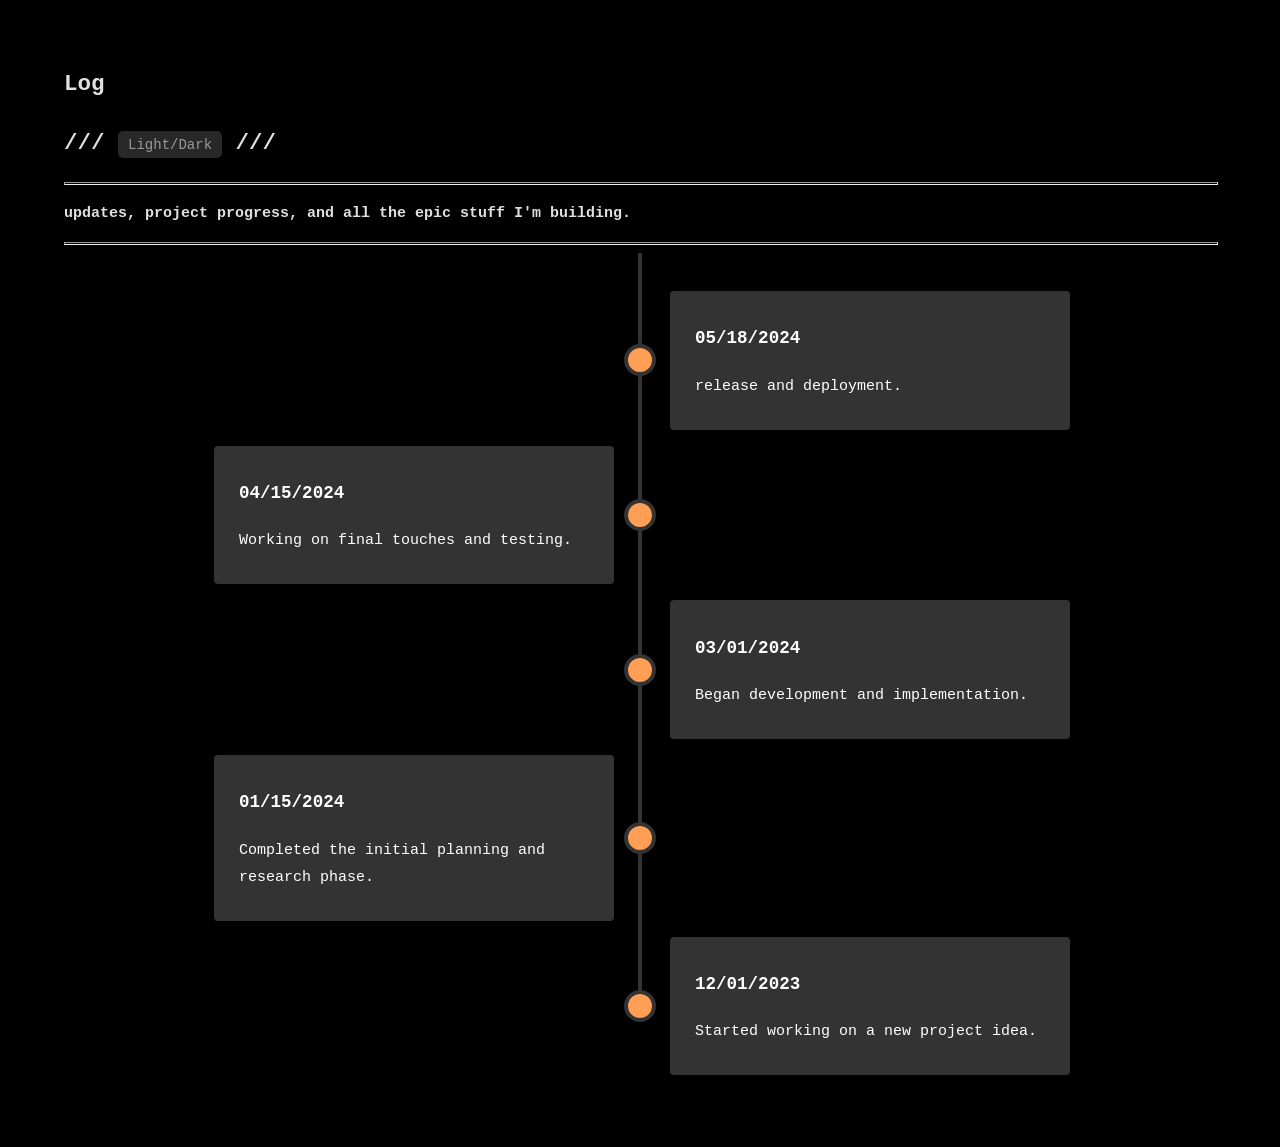
==== logs/index.html @ 06c4bf93 "added log page link to main page" ====
<!DOCTYPE html>
<html lang="en">
<head>
    <meta charset="UTF-8">
    <meta name="viewport" content="width=device-width, initial-scale=1.0">
    <title>Log / Updates</title>
    <link rel="icon" type="image/x-icon" href="favicon/favicon.png">
    <!-- External CSS file -->
    <link rel="stylesheet" href="/styles.css">
    <style>
        /* Styles for the timeline */
        .timeline {
            position: relative;
            max-width: 800px;
            margin: 0 auto;
            padding-top: 30px;
        }

        /* Vertical line in the timeline */
        .timeline::after {
            content: '';
            position: absolute;
            width: 4px;
            background-color: #333;
            top: 0;
            bottom: 10%;
            left: 50%;
            margin-left: -2px;
        }

        /* Individual timeline items */
        .timeline-item {
            padding: 8px 30px;
            position: relative;
            width: 50%;
        }

        /* Marker before each timeline item */
        .timeline-item::before {
            content: '';
            position: absolute;
            width: 24px;
            height: 24px;
            background-color: #ff9f55;
            border: 4px solid #333;
            top: 50%;
            transform: translateY(-50%);
            border-radius: 50%;
            z-index: 1;
        }

        /* Left-aligned timeline items */
        .left {
            right: 7%;
        }

        /* Right-aligned timeline items */
        .right {
            left: 50%;
        }

        /* Adjustment for left-aligned timeline item marker position */
        .left::before {
            right: -12px;
        }

        /* Adjustment for right-aligned timeline item marker position */
        .right::before {
            left: -16px;
        }

        /* Content of each timeline item */
        .content {
            padding: 15px 25px;
            background-color: #333;
            position: relative;
            border-radius: 4px;
            color: #fff;
        }
    </style>
    
</head>
<body class="main-body">
    <!-- Title -->
    <h2>Log</h2>
    <!-- Theme toggle button -->
    <h2>/// <button class="theme-toggle-button" onclick="toggleTheme()"><tt>Light/Dark</tt></button> ///</h2>
    <!-- Horizontal line -->
    <hr width="100%" size="3">
    <!-- Introduction -->
    <p><b>updates, project progress, and all the epic stuff I'm building.</b></p>
    <!-- Horizontal line -->
    <hr width="100%" size="3">

    <!-- Timeline container -->
    <div class="timeline">
        <!-- Individual timeline items -->
        <div class="timeline-item right">
            <!-- Content of the timeline item -->
            <div class="content">
                <h3>05/18/2024</h3>
                <p>release and deployment.</p>
            </div>
        </div>
        <div class="timeline-item left">
            <div class="content">
                <h3>04/15/2024</h3>
                <p>Working on final touches and testing.</p>
            </div>
        </div>
        <div class="timeline-item right">
            <div class="content">
                <h3>03/01/2024</h3>
                <p>Began development and implementation.</p>
            </div>
        </div>
        <div class="timeline-item left">
            <div class="content">
                <h3>01/15/2024</h3>
                <p>Completed the initial planning and research phase.</p>
            </div>
        </div>
        <div class="timeline-item right">
            <div class="content">
                <h3>12/01/2023</h3>
                <p>Started working on a new project idea.</p>
            </div>
        </div>
    </div>

    <script>
        // Function to toggle between light and dark mode
        function toggleTheme() {
            document.body.classList.toggle('light-mode');
        }
    </script>
</body>
</html>
---- styles.css ----
ul {
    list-style-type: none; /* Remove default bullets */
    padding: 0; /* Remove default padding */
}
li::before {
    content: "\2013"; /* Use en dash (–) as bullet points */
    margin-right: 0.5em; /* Add some space between the en dash and the text */
}

/* Shared Styles */
body {
    margin: 5% auto;
    background: #000000;
    color: #e0e0e0;
    font-family: monospace;
    font-size: 15px;
    line-height: 1.8;
    max-width: 90%;
    transition: background-color 0.3s, color 0.3s;
}

code {
    background: #000000;
}/* Shared Styles */
body {
    margin: 5% auto;
    background: #000000;
    color: #e0e0e0;
    font-family: monospace;
    font-size: 15px;
    line-height: 1.8;
    max-width: 90%;
    transition: background-color 0.3s, color 0.3s;
}

code {
    background: #000000;
}

a {
    border-bottom: 1px solid #e0e0e0;
    color: #e0e0e0;
    text-decoration: none;
}

a:hover {
    border-bottom: 0;
}

.light-mode {
    background: #ffffff;
    color: #000000;
}

.light-mode a {
    border-bottom: 1px solid #444444;
    color: #444444;
}

.light-mode a:hover {
    border-bottom: 0;
}

.light-mode code {
    background: white;
}

.theme-toggle-button {
    cursor: pointer;
    background: rgba(80, 80, 80, 0.5); /* Semi-transparent black */
    color: #9a9a9a; /* Light gray text color */
    font-size: 14px;
    border: none;
    padding: 5px 10px; /* Padding for better spacing */
    border-radius: 5px; /* Rounded corners */
    backdrop-filter: blur(10px); /* Blur effect */
    -webkit-backdrop-filter: blur(10px); /* Blur effect for Safari */
    transition: background 0.3s, box-shadow 0.3s; /* Smooth transition */
}

.light-mode .theme-toggle-button {
    background: rgba(223, 222, 222, 0.5); /* Lighter background for light mode */
    color: #333333; /* Dark text color for light mode */
}


/* Styles specific to the first HTML file */
.no-bullets {
    list-style-type: none; /* Remove default bullets */
    padding: 0; /* Remove default padding */
}

.custom-bullets::before {
    content: "\2013"; /* Use en dash (–) as bullet points */
    margin-right: 0.5em; /* Add some space between the en dash and the text */
}

/* Styles specific to the second HTML file */
.post-container {
    margin-bottom: 20px; /* Reduce spacing between posts */
}

.post-title {
    margin-bottom: 3px; /* Reduce space below title */
    color: #a8a8a8;
    font-size: 18px;
    font-weight: bold;
}

.post-description {
    margin-bottom: 5px; /* Reduce space below description */
}

.post-date {
    color: #9e9e9e;
    margin-bottom: 5px;
}

.post-title,
.post-description,
.post-date {
    margin-top: 0; /* Remove default margin */
}
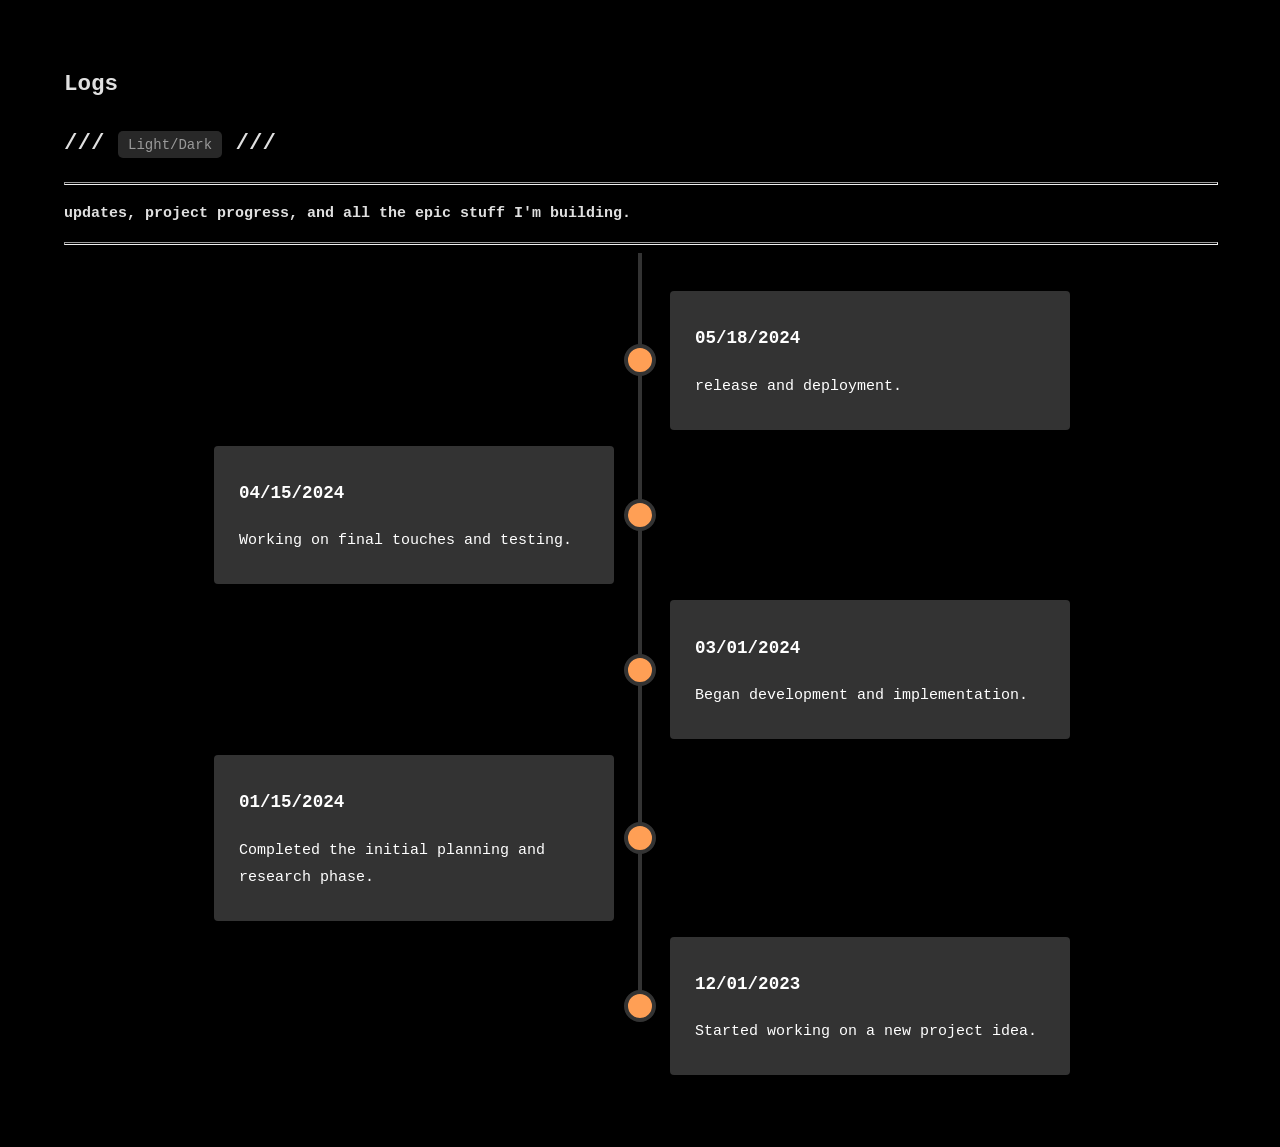
==== commit f6f16f8f: "cp" ====
--- a/logs/index.html
+++ b/logs/index.html
@@ -3,7 +3,7 @@
 <head>
     <meta charset="UTF-8">
     <meta name="viewport" content="width=device-width, initial-scale=1.0">
-    <title>Log / Updates</title>
+    <title>Logs / Updates</title>
     <link rel="icon" type="image/x-icon" href="favicon/favicon.png">
     <!-- External CSS file -->
     <link rel="stylesheet" href="/styles.css">
@@ -82,7 +82,7 @@
 </head>
 <body class="main-body">
     <!-- Title -->
-    <h2>Log</h2>
+    <h2>Logs</h2>
     <!-- Theme toggle button -->
     <h2>/// <button class="theme-toggle-button" onclick="toggleTheme()"><tt>Light/Dark</tt></button> ///</h2>
     <!-- Horizontal line -->
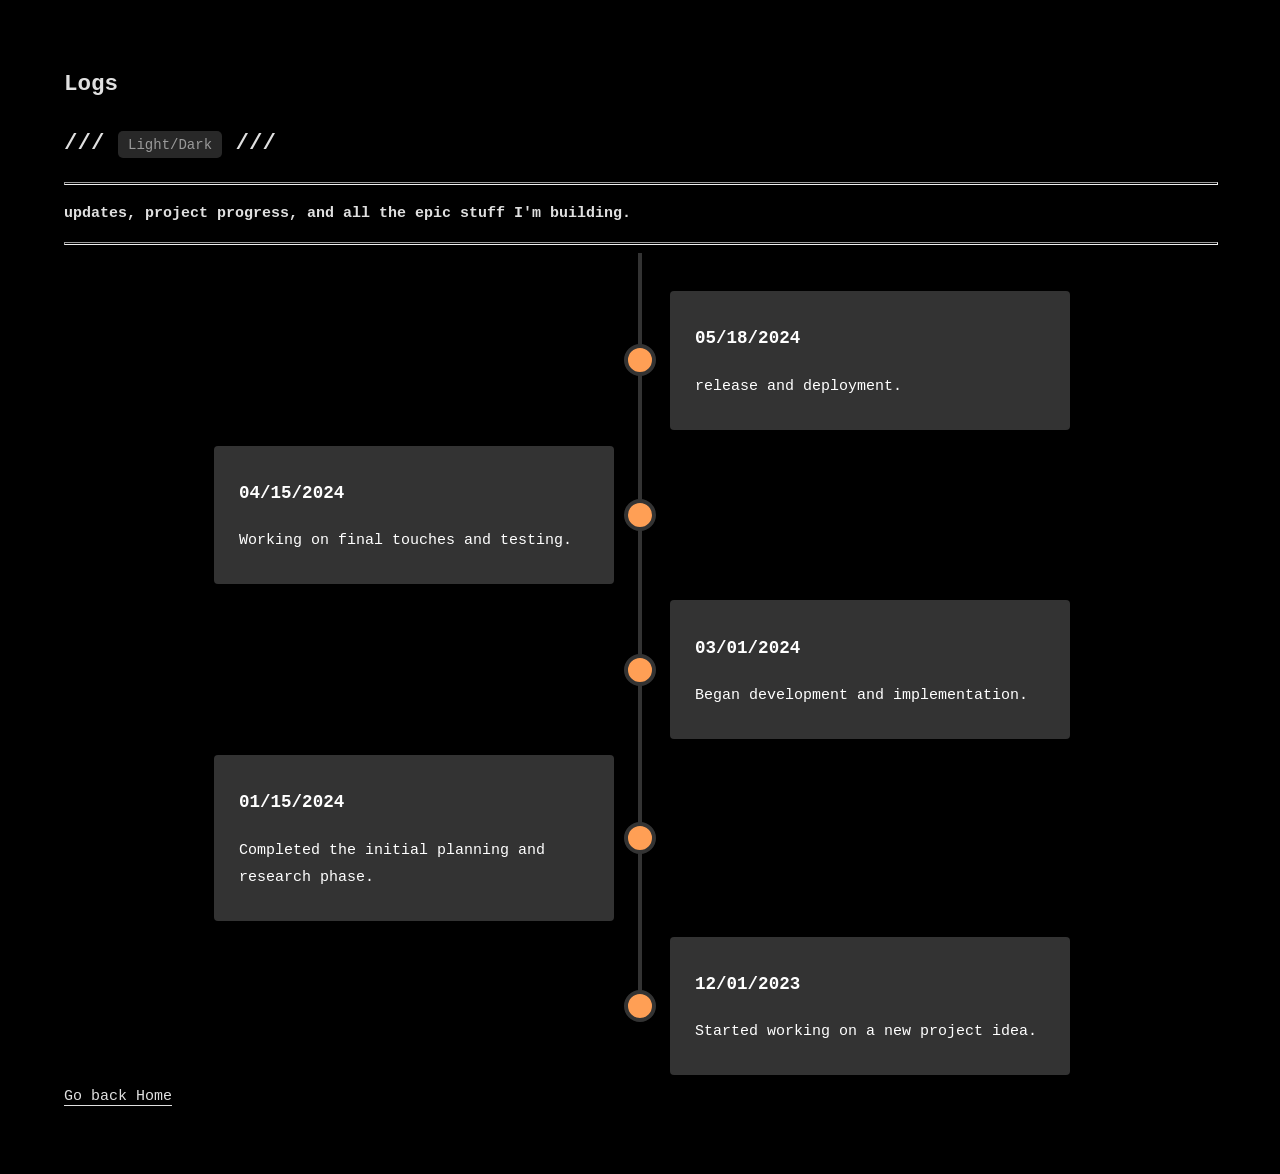
==== commit 73883a58: "Fixed Light/Dark mode issue and redirects" ====
--- a/logs/index.html
+++ b/logs/index.html
@@ -1,138 +1,61 @@
-<!DOCTYPE html>
-<html lang="en">
-<head>
-    <meta charset="UTF-8">
-    <meta name="viewport" content="width=device-width, initial-scale=1.0">
-    <title>Logs / Updates</title>
-    <link rel="icon" type="image/x-icon" href="favicon/favicon.png">
-    <!-- External CSS file -->
-    <link rel="stylesheet" href="/styles.css">
-    <style>
-        /* Styles for the timeline */
-        .timeline {
-            position: relative;
-            max-width: 800px;
-            margin: 0 auto;
-            padding-top: 30px;
-        }
-
-        /* Vertical line in the timeline */
-        .timeline::after {
-            content: '';
-            position: absolute;
-            width: 4px;
-            background-color: #333;
-            top: 0;
-            bottom: 10%;
-            left: 50%;
-            margin-left: -2px;
-        }
-
-        /* Individual timeline items */
-        .timeline-item {
-            padding: 8px 30px;
-            position: relative;
-            width: 50%;
-        }
-
-        /* Marker before each timeline item */
-        .timeline-item::before {
-            content: '';
-            position: absolute;
-            width: 24px;
-            height: 24px;
-            background-color: #ff9f55;
-            border: 4px solid #333;
-            top: 50%;
-            transform: translateY(-50%);
-            border-radius: 50%;
-            z-index: 1;
-        }
-
-        /* Left-aligned timeline items */
-        .left {
-            right: 7%;
-        }
-
-        /* Right-aligned timeline items */
-        .right {
-            left: 50%;
-        }
-
-        /* Adjustment for left-aligned timeline item marker position */
-        .left::before {
-            right: -12px;
-        }
-
-        /* Adjustment for right-aligned timeline item marker position */
-        .right::before {
-            left: -16px;
-        }
-
-        /* Content of each timeline item */
-        .content {
-            padding: 15px 25px;
-            background-color: #333;
-            position: relative;
-            border-radius: 4px;
-            color: #fff;
-        }
-    </style>
-    
-</head>
-<body class="main-body">
-    <!-- Title -->
-    <h2>Logs</h2>
-    <!-- Theme toggle button -->
-    <h2>/// <button class="theme-toggle-button" onclick="toggleTheme()"><tt>Light/Dark</tt></button> ///</h2>
-    <!-- Horizontal line -->
-    <hr width="100%" size="3">
-    <!-- Introduction -->
-    <p><b>updates, project progress, and all the epic stuff I'm building.</b></p>
-    <!-- Horizontal line -->
-    <hr width="100%" size="3">
-
-    <!-- Timeline container -->
-    <div class="timeline">
-        <!-- Individual timeline items -->
-        <div class="timeline-item right">
-            <!-- Content of the timeline item -->
-            <div class="content">
-                <h3>05/18/2024</h3>
-                <p>release and deployment.</p>
-            </div>
-        </div>
-        <div class="timeline-item left">
-            <div class="content">
-                <h3>04/15/2024</h3>
-                <p>Working on final touches and testing.</p>
-            </div>
-        </div>
-        <div class="timeline-item right">
-            <div class="content">
-                <h3>03/01/2024</h3>
-                <p>Began development and implementation.</p>
-            </div>
-        </div>
-        <div class="timeline-item left">
-            <div class="content">
-                <h3>01/15/2024</h3>
-                <p>Completed the initial planning and research phase.</p>
-            </div>
-        </div>
-        <div class="timeline-item right">
-            <div class="content">
-                <h3>12/01/2023</h3>
-                <p>Started working on a new project idea.</p>
-            </div>
-        </div>
-    </div>
-
-    <script>
-        // Function to toggle between light and dark mode
-        function toggleTheme() {
-            document.body.classList.toggle('light-mode');
-        }
-    </script>
-</body>
-</html>
+<!DOCTYPE html>
+<html lang="en">
+<head>
+    <meta charset="UTF-8">
+    <meta name="viewport" content="width=device-width, initial-scale=1.0">
+    <title>Logs / Updates</title>
+    <link rel="icon" type="image/x-icon" href="favicon/favicon.png">
+    <!-- External CSS file -->
+    <link rel="stylesheet" href="/styles.css">
+</head>
+<body class="main-body">
+    <!-- Title -->
+    <h2>Logs</h2>
+    <!-- Theme toggle button -->
+    <h2>/// <button class="theme-toggle-button" onclick="toggleTheme()"><tt>Light/Dark</tt></button> ///</h2>
+    <!-- Horizontal line -->
+    <hr width="100%" size="3">
+    <!-- Introduction -->
+    <p><b>updates, project progress, and all the epic stuff I'm building.</b></p>
+    <!-- Horizontal line -->
+    <hr width="100%" size="3">
+
+    <!-- Timeline container -->
+    <div class="timeline">
+        <!-- Individual timeline items -->
+        <div class="timeline-item right">
+            <!-- Content of the timeline item -->
+            <div class="content">
+                <h3>05/18/2024</h3>
+                <p>release and deployment.</p>
+            </div>
+        </div>
+        <div class="timeline-item left">
+            <div class="content">
+                <h3>04/15/2024</h3>
+                <p>Working on final touches and testing.</p>
+            </div>
+        </div>
+        <div class="timeline-item right">
+            <div class="content">
+                <h3>03/01/2024</h3>
+                <p>Began development and implementation.</p>
+            </div>
+        </div>
+        <div class="timeline-item left">
+            <div class="content">
+                <h3>01/15/2024</h3>
+                <p>Completed the initial planning and research phase.</p>
+            </div>
+        </div>
+        <div class="timeline-item right">
+            <div class="content">
+                <h3>12/01/2023</h3>
+                <p>Started working on a new project idea.</p>
+            </div>
+        </div>
+    </div>
+    <a class="link" href="../index.html">Go back Home</a>
+    <script src="../script.js"></script>
+</body>
+</html>
--- a/styles.css
+++ b/styles.css
@@ -1,126 +1,178 @@
-ul {
-    list-style-type: none; /* Remove default bullets */
-    padding: 0; /* Remove default padding */
-}
-li::before {
-    content: "\2013"; /* Use en dash (–) as bullet points */
-    margin-right: 0.5em; /* Add some space between the en dash and the text */
-}
-
-/* Shared Styles */
-body {
-    margin: 5% auto;
-    background: #000000;
-    color: #e0e0e0;
-    font-family: monospace;
-    font-size: 15px;
-    line-height: 1.8;
-    max-width: 90%;
-    transition: background-color 0.3s, color 0.3s;
-}
-
-code {
-    background: #000000;
-}/* Shared Styles */
-body {
-    margin: 5% auto;
-    background: #000000;
-    color: #e0e0e0;
-    font-family: monospace;
-    font-size: 15px;
-    line-height: 1.8;
-    max-width: 90%;
-    transition: background-color 0.3s, color 0.3s;
-}
-
-code {
-    background: #000000;
-}
-
-a {
-    border-bottom: 1px solid #e0e0e0;
-    color: #e0e0e0;
-    text-decoration: none;
-}
-
-a:hover {
-    border-bottom: 0;
-}
-
-.light-mode {
-    background: #ffffff;
-    color: #000000;
-}
-
-.light-mode a {
-    border-bottom: 1px solid #444444;
-    color: #444444;
-}
-
-.light-mode a:hover {
-    border-bottom: 0;
-}
-
-.light-mode code {
-    background: white;
-}
-
-.theme-toggle-button {
-    cursor: pointer;
-    background: rgba(80, 80, 80, 0.5); /* Semi-transparent black */
-    color: #9a9a9a; /* Light gray text color */
-    font-size: 14px;
-    border: none;
-    padding: 5px 10px; /* Padding for better spacing */
-    border-radius: 5px; /* Rounded corners */
-    backdrop-filter: blur(10px); /* Blur effect */
-    -webkit-backdrop-filter: blur(10px); /* Blur effect for Safari */
-    transition: background 0.3s, box-shadow 0.3s; /* Smooth transition */
-}
-
-.light-mode .theme-toggle-button {
-    background: rgba(223, 222, 222, 0.5); /* Lighter background for light mode */
-    color: #333333; /* Dark text color for light mode */
-}
-
-
-/* Styles specific to the first HTML file */
-.no-bullets {
-    list-style-type: none; /* Remove default bullets */
-    padding: 0; /* Remove default padding */
-}
-
-.custom-bullets::before {
-    content: "\2013"; /* Use en dash (–) as bullet points */
-    margin-right: 0.5em; /* Add some space between the en dash and the text */
-}
-
-/* Styles specific to the second HTML file */
-.post-container {
-    margin-bottom: 20px; /* Reduce spacing between posts */
-}
-
-.post-title {
-    margin-bottom: 3px; /* Reduce space below title */
-    color: #a8a8a8;
-    font-size: 18px;
-    font-weight: bold;
-}
-
-.post-description {
-    margin-bottom: 5px; /* Reduce space below description */
-}
-
-.post-date {
-    color: #9e9e9e;
-    margin-bottom: 5px;
-}
-
-.post-title,
-.post-description,
-.post-date {
-    margin-top: 0; /* Remove default margin */
-}
-
-
-
+/* Global Styles */
+body {
+    margin: 5% auto; /* Center the content vertically */
+    background: #000000; /* Background color */
+    color: #e0e0e0; /* Text color */
+    font-family: monospace; /* Font family */
+    font-size: 15px; /* Base font size */
+    line-height: 1.8; /* Line height */
+    max-width: 90%; /* Limit content width */
+    transition: background-color 0.3s, color 0.3s; /* Smooth transition for background and text color */
+}
+
+/* Light mode styles for local storage*/
+body.light-mode {
+    background-color: #fff;
+    color: #000;
+}
+
+code {
+    background: #000000; /* Background color for code blocks */
+}
+
+a {
+    border-bottom: 1px solid #e0e0e0; /* Add underline effect on hover */
+    color: #e0e0e0; /* Link color */
+    text-decoration: none; /* Remove default underline */
+}
+
+a:hover {
+    border-bottom: 0; /* Remove underline on hover */
+}
+
+/* Light Mode */
+.light-mode {
+    background: #ffffff; /* Light mode background color */
+    color: #000000; /* Light mode text color */
+}
+
+.light-mode a {
+    border-bottom: 1px solid #444444; /* Add underline effect in light mode */
+    color: #444444; /* Link color in light mode */
+}
+
+.light-mode a:hover {
+    border-bottom: 0; /* Remove underline on hover in light mode */
+}
+
+.light-mode code {
+    background: white; /* Code block background color in light mode */
+}
+
+/* Timeline Styles */
+.timeline {
+    position: relative; /* Position relative for child elements */
+    max-width: 800px; /* Maximum width of the timeline */
+    margin: 0 auto; /* Center the timeline horizontally */
+    padding-top: 30px; /* Top padding for spacing */
+}
+
+.timeline::after {
+    content: ''; /* Create a pseudo-element */
+    position: absolute; /* Position absolute to place it correctly */
+    width: 4px; /* Width of the vertical line */
+    background-color: #333; /* Color of the vertical line */
+    top: 0; /* Align to the top of the timeline */
+    bottom: 10%; /* Leave some space at the bottom */
+    left: 50%; /* Position it in the middle */
+    margin-left: -2px; /* Adjust the position */
+}
+
+.timeline-item {
+    padding: 8px 30px; /* Padding for timeline items */
+    position: relative; /* Position relative for child elements */
+    width: 50%; /* Width of each timeline item */
+}
+
+.timeline-item::before {
+    content: ''; /* Create a pseudo-element */
+    position: absolute; /* Position absolute to place it correctly */
+    width: 24px; /* Width of the marker */
+    height: 24px; /* Height of the marker */
+    background-color: #ff9f55; /* Color of the marker */
+    border: 4px solid #333; /* Border of the marker */
+    top: 50%; /* Position it vertically */
+    transform: translateY(-50%); /* Center it vertically */
+    border-radius: 50%; /* Make it a circle */
+    z-index: 1; /* Ensure it's above other elements */
+}
+
+.left {
+    right: 7%; /* Position timeline item to the left */
+}
+
+.right {
+    left: 50%; /* Position timeline item to the right */
+}
+
+.left::before {
+    right: -12px; /* Adjust marker position for left-aligned items */
+}
+
+.right::before {
+    left: -16px; /* Adjust marker position for right-aligned items */
+}
+
+.content {
+    padding: 15px 25px; /* Padding for timeline item content */
+    background-color: #333; /* Background color of content */
+    position: relative; /* Position relative for child elements */
+    border-radius: 4px; /* Rounded corners */
+    color: #fff; /* Text color */
+}
+
+/* Additional Styles */
+.theme-toggle-button {
+    cursor: pointer; /* Set cursor to pointer */
+    background: rgba(80, 80, 80, 0.5); /* Background color of the button */
+    color: #9a9a9a; /* Text color of the button */
+    font-size: 14px; /* Font size of the button */
+    border: none; /* Remove border */
+    padding: 5px 10px; /* Padding for better spacing */
+    border-radius: 5px; /* Rounded corners */
+    backdrop-filter: blur(10px); /* Apply blur effect */
+    -webkit-backdrop-filter: blur(10px); /* Apply blur effect for Safari */
+    transition: background 0.3s, box-shadow 0.3s; /* Smooth transitions */
+}
+
+.light-mode .theme-toggle-button {
+    background: rgba(223, 222, 222, 0.5); /* Background color of the button in light mode */
+    color: #333333; /* Text color of the button in light mode */
+}
+
+/* Additional CSS from the provided code */
+ul {
+    list-style-type: none; /* Remove default bullets */
+    padding: 0; /* Remove default padding */
+}
+
+li::before {
+    content: "\2013"; /* Use en dash (–) as bullet points */
+    margin-right: 0.5em; /* Add some space between the en dash and the text */
+}
+
+.no-bullets {
+    list-style-type: none; /* Remove default bullets */
+    padding: 0; /* Remove default padding */
+}
+
+.custom-bullets::before {
+    content: "\2013"; /* Use en dash (–) as bullet points */
+    margin-right: 0.5em; /* Add some space between the en dash and the text */
+}
+
+.post-container {
+    margin-bottom: 20px; /* Reduce spacing between posts */
+}
+
+.post-title {
+    margin-bottom: 3px; /* Reduce space below title */
+    color: #a8a8a8; /* Title color */
+    font-size: 18px; /* Title font size */
+    font-weight: bold; /* Title font weight */
+}
+
+.post-description {
+    margin-bottom: 5px; /* Reduce space below description */
+}
+
+.post-date {
+    color: #9e9e9e; /* Date color */
+    margin-bottom: 5px; /* Reduce space below date */
+}
+
+.post-title,
+.post-description,
+.post-date {
+    margin-top: 0; /* Remove default margin */
+}
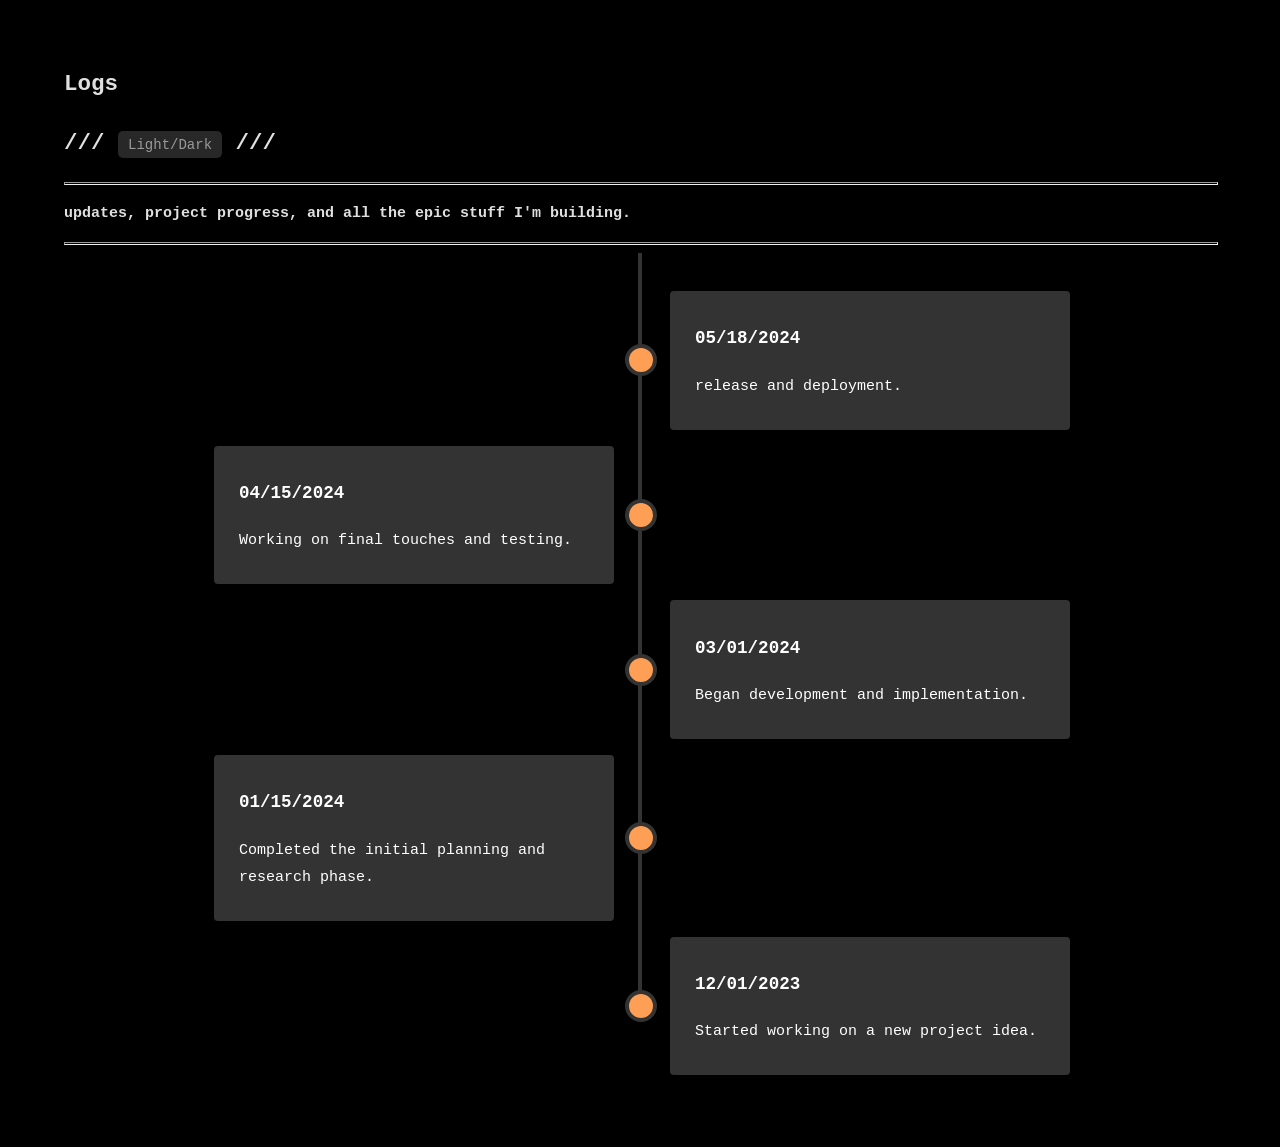
==== commit ce88e861: "the first commit" ====
--- a/logs/index.html
+++ b/logs/index.html
@@ -3,10 +3,10 @@
 <head>
     <meta charset="UTF-8">
     <meta name="viewport" content="width=device-width, initial-scale=1.0">
-    <title>Logs / Updates</title>
+    <title>Logs</title>
     <link rel="icon" type="image/x-icon" href="favicon/favicon.png">
     <!-- External CSS file -->
-    <link rel="stylesheet" href="/styles.css">
+    <link rel="stylesheet" href="/main/styles.css">
 </head>
 <body class="main-body">
     <!-- Title -->
@@ -55,7 +55,7 @@
             </div>
         </div>
     </div>
-    <a class="link" href="../index.html">Go back Home</a>
-    <script src="../script.js"></script>
+    
+    <script src="/main/script.js"></script>
 </body>
 </html>
--- a/main/styles.css
+++ b/main/styles.css
@@ -0,0 +1,179 @@
+/* Global Styles */
+body {
+    margin: 5% auto; /* Center the content vertically */
+    background: #000000; /* Background color */
+    color: #e0e0e0; /* Text color */
+    font-family: monospace; /* Font family */
+    font-size: 15px; /* Base font size */
+    line-height: 1.8; /* Line height */
+    max-width: 90%; /* Limit content width */
+    transition: background-color 0.3s, color 0.3s; /* Smooth transition for background and text color */
+}
+
+/* Light mode styles for local storage*/
+body.light-mode {
+    background-color: #fff;
+    color: #000;
+}
+
+code {
+    background: #000000; /* Background color for code blocks */
+}
+
+a {
+    border-bottom: 1px solid #e0e0e0; /* Add underline effect on hover */
+    color: #e0e0e0; /* Link color */
+    text-decoration: none; /* Remove default underline */
+}
+
+a:hover {
+    border-bottom: 0; /* Remove underline on hover */
+}
+
+/* Light Mode */
+.light-mode {
+    background: #ffffff; /* Light mode background color */
+    color: #000000; /* Light mode text color */
+}
+
+.light-mode a {
+    border-bottom: 1px solid #444444; /* Add underline effect in light mode */
+    color: #444444; /* Link color in light mode */
+}
+
+.light-mode a:hover {
+    border-bottom: 0; /* Remove underline on hover in light mode */
+}
+
+.light-mode code {
+    background: white; /* Code block background color in light mode */
+}
+
+/* Timeline Styles */
+.timeline {
+    position: relative; /* Position relative for child elements */
+    max-width: 800px; /* Maximum width of the timeline */
+    margin: 0 auto; /* Center the timeline horizontally */
+    padding-top: 30px; /* Top padding for spacing */
+}
+
+.timeline::after {
+    content: ''; /* Create a pseudo-element */
+    position: absolute; /* Position absolute to place it correctly */
+    width: 4px; /* Width of the vertical line */
+    background-color: #333; /* Color of the vertical line */
+    top: 0; /* Align to the top of the timeline */
+    bottom: 10%; /* Leave some space at the bottom */
+    left: 50%; /* Position it in the middle */
+    margin-left: -2px; /* Adjust the position */
+}
+
+.timeline-item {
+    padding: 8px 30px; /* Padding for timeline items */
+    position: relative; /* Position relative for child elements */
+    width: 50%; /* Width of each timeline item */
+}
+
+.timeline-item::before {
+    content: ''; /* Create a pseudo-element */
+    position: absolute; /* Position absolute to place it correctly */
+    width: 24px; /* Width of the marker */
+    height: 24px; /* Height of the marker */
+    background-color: #ff9f55; /* Color of the marker */
+    border: 4px solid #333; /* Border of the marker */
+    top: 50%; /* Position it vertically */
+    transform: translateY(-50%); /* Center it vertically */
+    border-radius: 50%; /* Make it a circle */
+    z-index: 1; /* Ensure it's above other elements */
+}
+
+.left {
+    right: 7%; /* Position timeline item to the left */
+}
+
+.right {
+    left: 50%; /* Position timeline item to the right */
+}
+
+.left::before {
+    right: -13px; /* Adjust marker position for left-aligned items */
+}
+
+.right::before {
+    left: -15px; /* Adjust marker position for right-aligned items */
+}
+
+.content {
+    padding: 15px 25px; /* Padding for timeline item content */
+    background-color: #333; /* Background color of content */
+    position: relative; /* Position relative for child elements */
+    border-radius: 4px; /* Rounded corners */
+    color: #fff; /* Text color */
+}
+
+/* Additional Styles */
+.theme-toggle-button {
+    cursor: pointer; /* Set cursor to pointer */
+    background: rgba(80, 80, 80, 0.5); /* Background color of the button */
+    color: #9a9a9a; /* Text color of the button */
+    font-size: 14px; /* Font size of the button */
+    border: none; /* Remove border */
+    padding: 5px 10px; /* Padding for better spacing */
+    border-radius: 5px; /* Rounded corners */
+    backdrop-filter: blur(10px); /* Apply blur effect */
+    -webkit-backdrop-filter: blur(10px); /* Apply blur effect for Safari */
+    transition: background 0.3s, box-shadow 0.3s; /* Smooth transitions */
+}
+
+.light-mode .theme-toggle-button {
+    background: rgba(223, 222, 222, 0.5); /* Background color of the button in light mode */
+    color: #333333; /* Text color of the button in light mode */
+}
+
+/* Additional CSS from the provided code */
+ul {
+    list-style-type: none; /* Remove default bullets */
+    padding: 0; /* Remove default padding */
+}
+
+li::before {
+    content: "\2013"; /* Use en dash (–) as bullet points */
+    margin-right: 0.5em; /* Add some space between the en dash and the text */
+}
+
+.no-bullets {
+    list-style-type: none; /* Remove default bullets */
+    padding: 0; /* Remove default padding */
+}
+
+.custom-bullets::before {
+    content: "\2013"; /* Use en dash (–) as bullet points */
+    margin-right: 0.5em; /* Add some space between the en dash and the text */
+}
+
+.post-container {
+    margin-bottom: 20px; /* Reduce spacing between posts */
+}
+
+.post-title {
+    margin-bottom: 3px; /* Reduce space below title */
+    color: #a8a8a8; /* Title color */
+    font-size: 18px; /* Title font size */
+    font-weight: bold; /* Title font weight */
+}
+
+.post-description {
+    margin-bottom: 5px; /* Reduce space below description */
+}
+
+.post-date {
+    color: #9e9e9e; /* Date color */
+    margin-bottom: 5px; /* Reduce space below date */
+}
+
+.post-title,
+.post-description,
+.post-date {
+    margin-top: 0; /* Remove default margin */
+}
+
